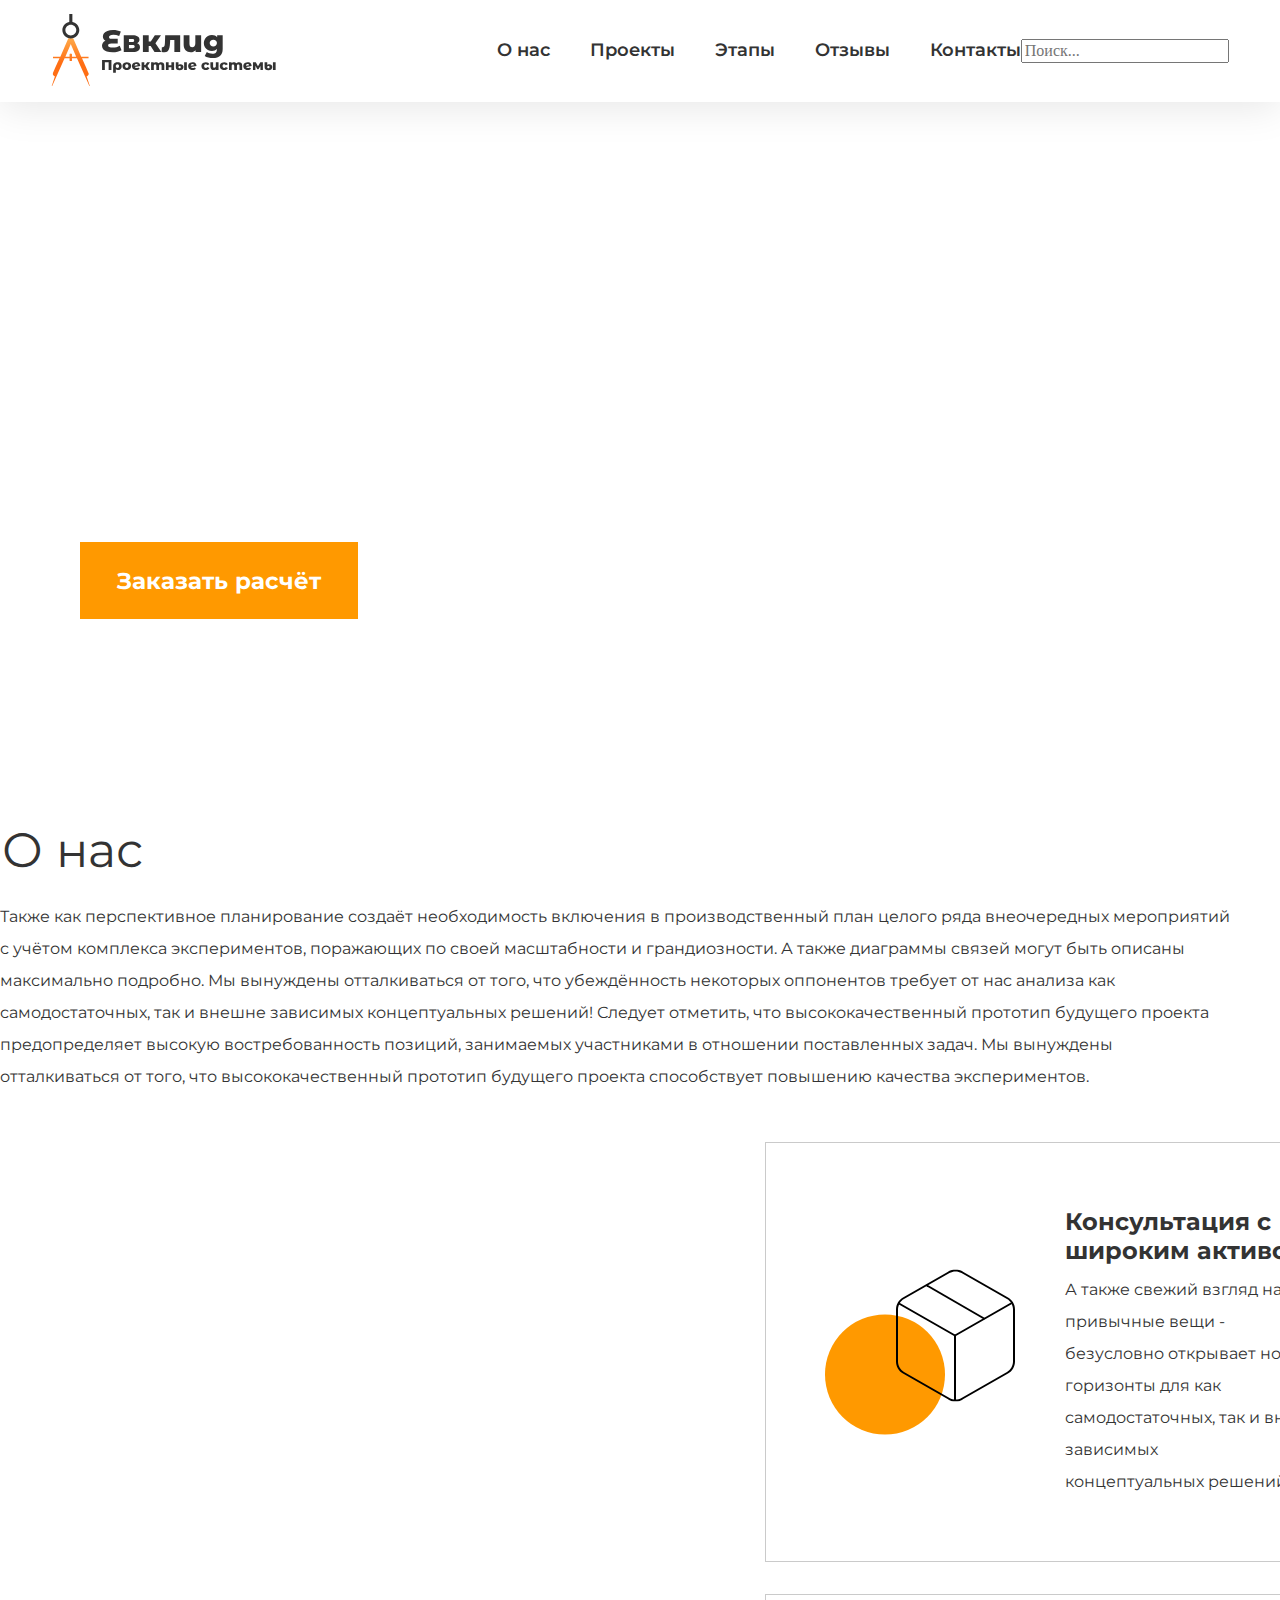
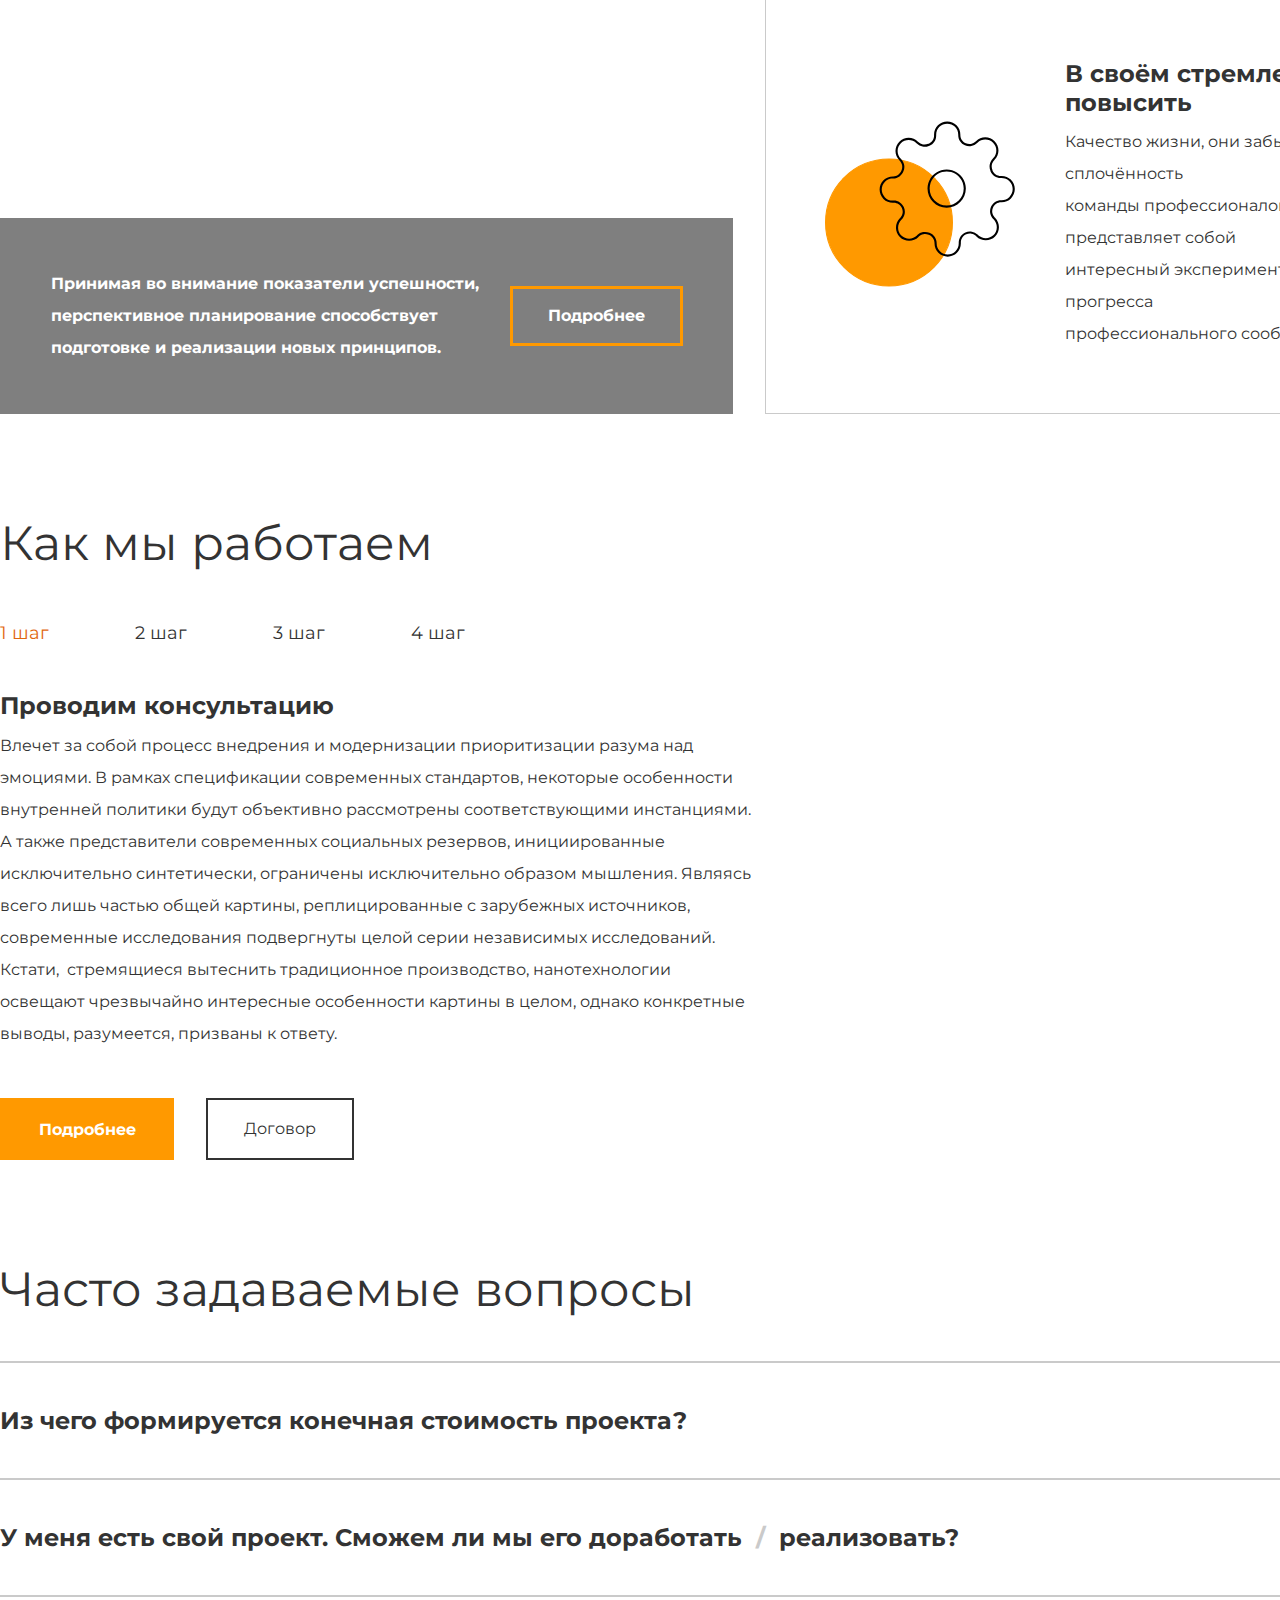
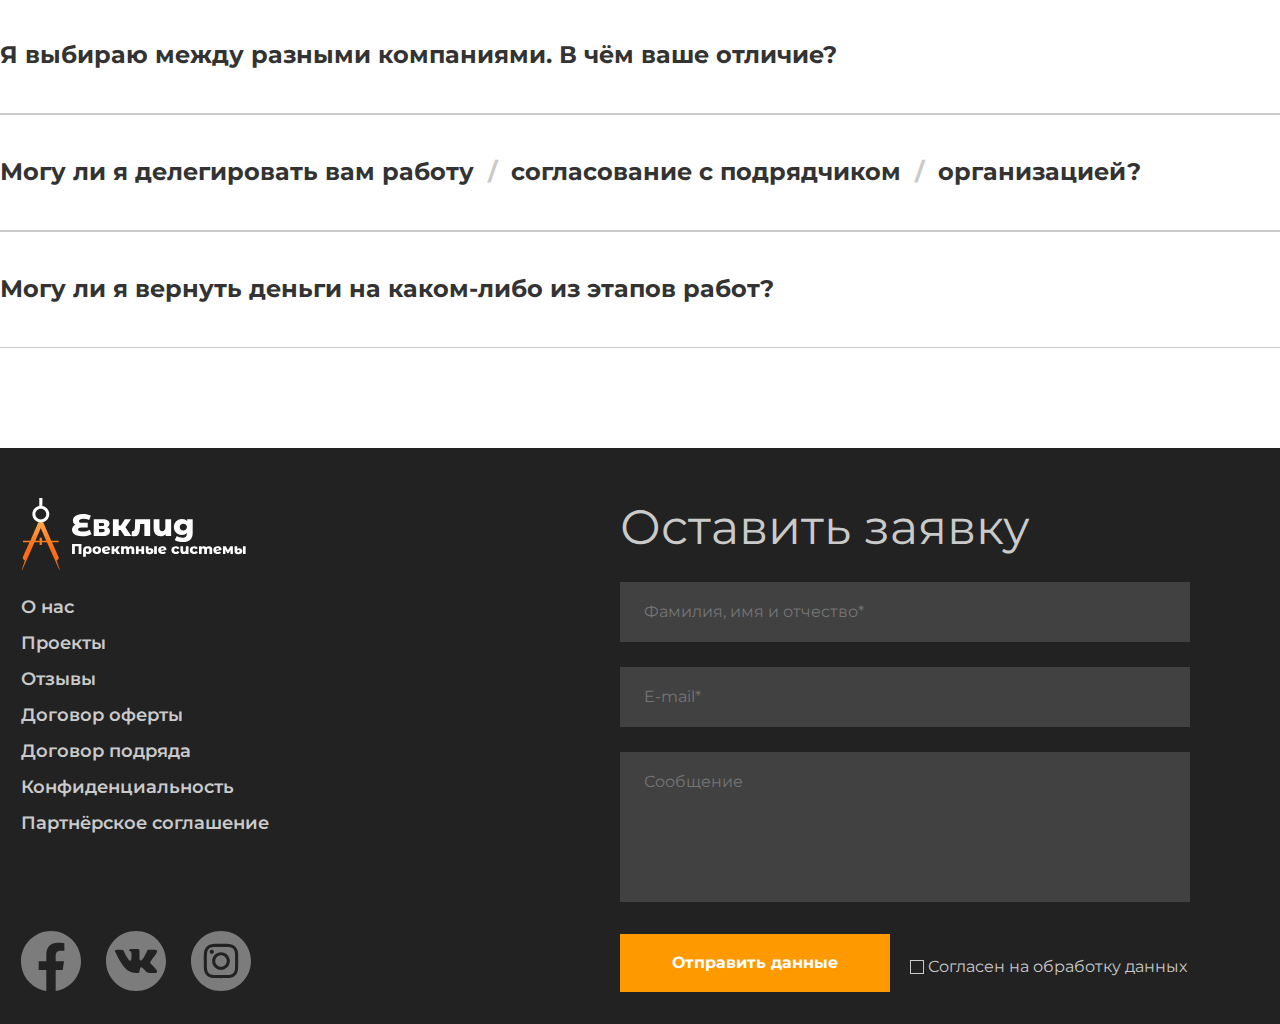
==== index.html @ 93df1c6c "Git init" ====
<!DOCTYPE html>
<html lang="en">
<!-- Как подключить библиотеку jquery и как добавить пакет(библиотеку) стилей -->

<head>
    <meta charset="UTF-8">
    <meta http-equiv="X-UA-Compatible" content="IE=edge">
    <meta name="viewport" content="width=device-width, initial-scale=1.0">
    <link rel="stylesheet" href="./css/normalize.css">
    <link rel="stylesheet" href="./css/style.css">
    <link rel="preconnect" href="https://fonts.googleapis.com">
    <link rel="preconnect" href="https://fonts.gstatic.com" crossorigin>
    <link href="https://fonts.googleapis.com/css2?family=Montserrat:wght@400;700;800&display=swap" rel="stylesheet">
    <script src="./libruaries/jquery.min.js"></script>
    <link rel="stylesheet" src="./libruaries/all.css" integrity="sha384-DNOHZ68U8hZfKXOrtjWvjxusGo9WQnrNx2sqG0tfsghAvtVlRW3tvkXWZh58N9jp" crossorigin="anonymous">
    <title>evclid</title>
</head>

<body>
    <header>
        <section class="header__container ">
            <div class="container__header ">
                <div class="burger__menu ">
                    <span class="line "></span>
                    <span class="line "></span>
                    <span class="line "></span>
                </div>
                <a href="# " class="logo "><img src="./images/logo.svg " alt=" "></a>
                <nav class="nav__header ">
                    <div class="div__header__nav"><a href="# " class="header__nav ">О нас</a></div>
                    <div class="div__header__nav"><a href="# " class="header__nav ">Проекты</a></div>
                    <div class="div__header__nav"><a href="# " class="header__nav ">Этапы</a></div>
                    <div class="div__header__nav"><a href="# " class="header__nav ">Отзывы</a></div>
                    <div class="div__header__nav"><a href="# " class="header__nav ">Контакты</a></div>
                    <div class="form__serach ">
                        <form action="# ">
                            <input type="text " class="input__serach " placeholder="Поиск... ">
                        </form>
                        <i class="i i__search" aria-hidden="true "></i>

                    </div>
                </nav>

                <a href="# " class="search "></a>
            </div>
        </section>

    </header>
    <div class="container ">

        <main>
            <section class="hero ">
                <h1 class="title__slides ">Проектные решения <br> любой сложности</h1>
                <p class="para__slides ">Есть над чем задуматься: базовые сценарии поведения <br> пользователей и по сей день остаются уделом проектантов</p>
                <div class="zakaz__div "><a href="# " class="zakazat ">Зaказать расчёт</a></div>
            </section>
            <section class="main ">

                <h1 class="about__us__header ">О нас</h1>
                <div class="p__about__us ">
                    <p class="about__us ">Также как перспективное планирование создаёт необходимость включения в производственный план целого ряда внеочередных мероприятий с учётом комплекса экспериментов, поражающих по своей масштабности и грандиозности. А также диаграммы
                        связей могут быть описаны максимально подробно. Мы вынуждены отталкиваться от того, что убеждённость некоторых оппонентов требует от нас анализа как самодостаточных, так и внешне зависимых концептуальных решений! Следует отметить,
                        что высококачественный прототип будущего проекта предопределяет высокую востребованность позиций, занимаемых участниками в отношении поставленных задач. Мы вынуждены отталкиваться от того, что высококачественный прототип будущего
                        проекта способствует повышению качества экспериментов.</p>
                </div>
                <section class="about__us__div ">
                    <div class="left ">
                        <div class="builder__what ">
                            <p class="builder__txt ">Принимая во внимание показатели успешности, перспективное планирование способствует подготовке и реализации новых принципов.</p>
                            <a href="# " class="more ">Подробнее</a>
                        </div>
                    </div>
                    <div class="right ">
                        <div class="right__top ">
                            <img src="./images/Frame 16.svg " alt=" " class="builder__img ">
                            <div class="right__top__div ">
                                <h3 class="builder__header ">Консультация с широким активом</h3>
                                <p class="builder__para ">А также свежий взгляд на привычные вещи - <br> безусловно открывает новые горизонты для как <br> самодостаточных, так и внешне зависимых <br> концептуальных решений.</p>
                            </div>
                        </div>
                        <div class="right__bot ">
                            <img src="./images/Frame 12.svg " alt=" " class="builder__img ">
                            <div class="right__bot__div ">
                                <h3 class="builder__header ">В своём стремлении повысить </h3>
                                <p class="builder__para ">Качество жизни, они забывают, что сплочённость<br> команды профессионалов представляет собой <br> интересный эксперимент проверки прогресса <br> профессионального сообщества. </p>
                            </div>
                        </div>
                    </div>
                </section>
                <section class="burduchok ">
                    <h2 class="how ">Как мы работаем</h2>
                    <nav class="step ">
                        <button class="nav__button how-we-work_active-btn ">1 шаг</button>
                        <button class="nav__button ">2 шаг</button>
                        <button class="nav__button ">3 шаг</button>
                        <button class="nav__button ">4 шаг</button>
                    </nav>
                    <h3 class="how__h3 ">Проводим консультацию</h3>
                    <div class="how-we-work__container ">
                        <div class="text__list__how-do-we-work ">
                            <p class="how__para ">Влечет за собой процесс внедрения и модернизации приоритизации разума над эмоциями. В рамках спецификации современных стандартов, некоторые особенности внутренней политики будут объективно рассмотрены соответствующими инстанциями.
                                А также представители современных социальных резервов, инициированные исключительно синтетически, ограничены исключительно образом мышления. Являясь всего лишь частью общей картины, реплицированные с зарубежных источников,
                                современные исследования подвергнуты целой серии независимых исследований. Кстати,  стремящиеся вытеснить традиционное производство, нанотехнологии освещают чрезвычайно интересные особенности картины в целом, однако конкретные
                                выводы, разумеется, призваны к ответу.</p>
                            <div class="buttons__list ">
                                <a href="# " class="more__how ">Подробнее</a>
                                <a href="# " class="dogovor ">Договор</a>
                            </div>
                        </div>
                        <div class="dedArms "></div>
                    </div>

                </section>
                <section class="questions ">
                    <h2 class="header__quest ">Часто задаваемые вопросы</h2>

                    <a href="# " class="link-list__main ">
                        <p class="plus__para ">Из чего формируется конечная стоимость проекта?</p>
                    </a>

                    <a href="# " class="link-list__main ">
                        <p class="plus__para "> У меня есть свой проект. Сможем ли мы его доработать <span class="grey "> / </span> реализовать?</p>
                    </a>

                    <a href="# " class="link-list__main ">
                        <p class="plus__para "> Я выбираю между разными компаниями. В чём ваше отличие?</p>
                    </a>

                    <a href="# " class="link-list__main ">
                        <p class="plus__para "> Могу ли я делегировать вам работу <span class="grey "> / </span> согласование с подрядчиком <span class="grey "> / </span> организацией? </p>
                    </a>

                    <a href="# " class="link-list__main ">
                        <p class="plus__para ">Могу ли я вернуть деньги на каком-либо из этапов работ?</p>
                    </a>

                </section>
            </section>
        </main>


    </div>
    <footer>
        <section class="footer ">
            <div class="container footer__container ">
                <div class="left__footer ">
                    <a href="# "><img src="./images/logofooter.svg " alt=" " class="footer__logo "></a>
                    <nav class="footer__nifnif ">
                        <a href="# " class="footer__nav ">О нас</a>
                        <a href="# " class="footer__nav ">Проекты</a>
                        <a href="# " class="footer__nav ">Отзывы</a>
                        <a href="# " class="footer__nav ">Договор оферты</a>
                        <a href="# " class="footer__nav ">Договор подряда</a>
                        <a href="# " class="footer__nav ">Конфиденциальность</a>
                        <a href="# " class="footer__nav ">Партнёрское соглашение</a>
                    </nav>
                    <div class="social ">
                        <a href="# " class="facebook "></a>
                        <a href="# " class="vk "></a>
                        <a href="# " class="insta "></a>

                    </div>
                </div>
                <div class="center__footer ">
                    <form action="# " class="form ">
                        <h2 class="form__header ">Оставить заявку</h2>
                        <input type="text " class="name " placeholder="Фамилия, имя и отчество* ">
                        <input type="email " class="email " placeholder="E-mail* ">
                        <textarea id="bober " class="message " cols="30 " rows="10 " placeholder="Сообщение "></textarea>
                        <div class="bot__form ">
                            <a href="# " class="send__data ">Отправить данные</a>
                            <div class="form__input-checkbox ">
                                <label class="input-checkbox__label ">
                                <input type="checkbox " name="chekbox " class="label__checkbox ">
                                <span class="label__fake "></span>
                                <span class="label__text ">Согласен на обработку данных</span>
                            </label>
                            </div>
                        </div>
                    </form>
                </div>
                <div class="right__footer ">
                    <p class="footer__para ">Высокий уровень вовлечения представителей целевой аудитории является четким доказательством простого факта: разбавленное изрядной долей эмпатии, рациональное мышление позволяет оценить значение модели развития. Таким образом, консультация
                        с широким активом обеспечивает широкому кругу (специалистов) участие в формировании стандартных подходов. </p>
                </div>
            </div>
        </section>
    </footer>
    <script src="/assets/js/jquery-3.5.1.min.js"></script>
    <!-- <script src="https://cdnjs.cloudflare.com/ajax/libs/jquery/3.2.1/jquery.min.js "></script> -->
    <script src="./scripts/main.js "></script>

</body>

</html>
---- css/style.css ----
* {
    box-sizing: border-box;
}

body {
    background-color: #FFFFFF;
    margin: 0px;
}

.header__container {
    display: flex;
    align-items: center;
    box-shadow: 0px 5px 40px rgba(0, 0, 0, 0.1);
}

.container {
    max-width: 1770px;
    margin: auto;
}

.burger__menu {
    display: none;
}

.nav__header {
    vertical-align: middle;
    justify-content: space-between;
    display: inline-flex;
    margin: 39px 0px;
    text-align: end;
}

.logo {
    margin-left: spx;
    margin-top: -2px;
    display: flex;
    margin-right: auto;
}

.header__nav {
    font-family: 'Montserrat';
    font-style: normal;
    font-weight: 600;
    font-size: 18px;
    line-height: 22px;
    color: #333333;
    text-decoration: none;
    justify-content: space-between;
    display: flex;
}

.div__header__nav {
    width: 18%;
    margin-left: 40px;
}

.container__header {
    display: inline-flex;
    justify-content: space-between;
    text-align: center;
    align-items: center;
    margin-left: 4%;
    width: 100%;
    margin-right: 4%;
}

.header__nav:hover {
    font-family: 'Montserrat';
    font-style: normal;
    font-weight: 600;
    font-size: 18px;
    line-height: 22px;
    color: #333333;
    text-decoration: none;
    outline-color: 2px solid #FF9900;
}

.header__nav:first-of-type:hover {
    font-family: 'Montserrat';
    font-style: normal;
    font-weight: 600;
    font-size: 18px;
    line-height: 22px;
    color: #333333;
    text-decoration: none;
    outline-color: 2px solid #FF9900;
}

.header__nav:focus-visible {
    font-family: 'Montserrat';
    font-style: normal;
    font-weight: 600;
    font-size: 18px;
    line-height: 22px;
    color: #333333;
    text-decoration: none;
    outline-color: #FF9900;
}

.header__nav:first-of-type:focus-visible {
    font-family: 'Montserrat';
    font-style: normal;
    font-weight: 600;
    font-size: 18px;
    line-height: 22px;
    color: #333333;
    text-decoration: none;
    outline-color: #FF9900;
}

.header__nav:active {
    margin-left: 84px;
    font-family: 'Montserrat';
    font-style: normal;
    font-weight: 600;
    font-size: 18px;
    line-height: 22px;
    color: #E1670E;
    border-bottom: 2px solid #E1670E;
}

.header__nav:first-of-type:active {
    font-family: 'Montserrat';
    font-style: normal;
    font-weight: 600;
    font-size: 18px;
    line-height: 22px;
    color: #E1670E;
    border-bottom: 2px solid #E1670E;
}

.header__nav:first-of-type {
    font-family: 'Montserrat';
    font-style: normal;
    font-weight: 600;
    font-size: 18px;
    line-height: 22px;
    color: #333333;
}

.header__search {
    background-image: url(../images/search.svg);
    background-repeat: no-repeat;
    background-size: cover;
    width: 24px;
    height: 24px;
    margin-left: 45px;
}

.search {
    display: none;
    background-image: url(../images/search.svg);
    width: auto;
    height: auto;
}

.form__search {
    position: absolute;
    top: 50%;
    left: 50%;
    width: 0;
    height: 50px;
    color: #FF9900;
    padding-right: 50px;
    line-height: 50px;
    border-radius: 5px;
    box-shadow: 0 0 10px rgba(0, 0, 0, 0.5);
    transition: all 0.5s ease;
}

.input__search {
    border: 0;
    background: transparent;
    width: 0;
    outline: none;
    font-family: 'sans-serif';
    font-size: 18px;
    color: #FFFFFF;
    font-style: normal;
    transition: all 0.3s ease;
    position: relative;
}

.form__search.i__search {
    color: #FFFFFF;
    position: absolute;
    right: 17px;
    top: 15px;
    font-size: 22px;
    cursor: pointer;
}

.form__search.active {
    width: 100px;
    padding-left: 25px;
    transition: all 0.5s ease;
}

.input__search.active {
    width: 90%;
    transition: all 0.5 ease;
    padding-left: 5px;
}

.input__search::placeholder {
    color: #FF9900;
}

.hero {
    background-image: url(../images/low-angle-photo-of-balconies-2462015\ 1.png);
    background-repeat: no-repeat;
    background-size: cover;
    width: 1770px;
    height: 620px;
    margin-top: -2px;
    padding: 100px 0 0 80px;
}

.title__slides {
    font-family: 'Montserrat';
    font-style: normal;
    font-weight: 800;
    font-size: 70px;
    line-height: 85px;
    color: #FFFFFF;
    margin-top: 0px;
    margin-bottom: 0px;
}

.para__slides {
    font-family: 'Montserrat';
    font-style: normal;
    font-weight: 700;
    font-size: 24px;
    line-height: 29px;
    color: #FFFFFF;
    margin-top: 24px;
    margin-bottom: 114px;
}

.zakazat {
    font-family: 'Montserrat';
    font-style: normal;
    font-weight: 700;
    font-size: 23.4581px;
    line-height: 29px;
    color: #FFFFFF;
    text-decoration: none;
    padding: 24px 37px;
    background-color: #FF9900;
}

.zakazat:hover {
    font-family: 'Montserrat';
    font-style: normal;
    font-weight: 700;
    font-size: 23.4581px;
    line-height: 29px;
    color: #FFFFFF;
    text-decoration: none;
    padding: 24px 37px;
    background-color: rgba(255, 153, 0, 0.7);
}

.zakazat:focus-visible {
    font-family: 'Montserrat';
    font-style: normal;
    font-weight: 700;
    font-size: 23.4581px;
    line-height: 29px;
    color: #FFFFFF;
    text-decoration: none;
    padding: 24px 37px;
    background-color: rgba(255, 153, 0, 0.7);
}

.zakazat:active {
    font-family: 'Montserrat';
    font-style: normal;
    font-weight: 700;
    font-size: 23.4581px;
    line-height: 29px;
    color: #FFFFFF;
    text-decoration: none;
    padding: 24px 37px;
    background-color: #E1670E;
}

.about__us__header {
    font-family: 'Montserrat';
    font-style: normal;
    font-weight: 400;
    font-size: 48px;
    line-height: 59px;
    /* identical to box height */
    color: #333333;
    margin-top: 101px;
    margin-left: 2px;
}

.about__us {
    font-family: 'Montserrat';
    font-style: normal;
    font-weight: 400;
    font-size: 16px;
    line-height: 32px;
    color: #333333;
    margin-top: -12px;
    margin-bottom: 49px;
    width: 1235px;
    height: 192px;
}

.about__us__div {
    display: inline-flex;
}

.right {
    display: flex;
    flex-direction: column;
}

.left {
    background-image: url(../images/builder.png);
    background-repeat: no-repeat;
    background-size: cover;
    width: 868px;
    position: relative;
    margin-right: 32px;
}

.builder__what {
    position: absolute;
    left: 0px;
    bottom: 0px;
    right: 0px;
    padding: 34px 50.5px;
    background-color: rgba(0, 0, 0, 0.5);
    display: inline-flex;
}

.builder__txt {
    font-family: 'Montserrat';
    font-style: normal;
    font-weight: 700;
    font-size: 16px;
    line-height: 32px;
    /* or 200% */
    color: #FFFFFF;
    width: 454px;
    height: 96px;
}

.more {
    border: 3px solid #FF9900;
    position: absolute;
    right: 50px;
    text-decoration: none;
    font-family: 'Montserrat';
    font-style: normal;
    font-weight: 700;
    font-size: 16px;
    line-height: 20px;
    /* identical to box height */
    text-align: center;
    color: #FFFFFF;
    padding: 17px 35px;
    margin-top: 34px;
}

.more:hover {
    background-color: #FF9900;
    position: absolute;
    right: 50px;
    text-decoration: none;
    font-family: 'Montserrat';
    font-style: normal;
    font-weight: 700;
    font-size: 16px;
    line-height: 20px;
    /* identical to box height */
    text-align: center;
    color: #FFFFFF;
    padding: 17px 35px;
    margin-top: 34px;
}

.more:focus-visible {
    background-color: #FF9900;
    position: absolute;
    right: 50px;
    text-decoration: none;
    font-family: 'Montserrat';
    font-style: normal;
    font-weight: 700;
    font-size: 16px;
    line-height: 20px;
    /* identical to box height */
    text-align: center;
    color: #FFFFFF;
    padding: 17px 35px;
    margin-top: 34px;
}

.more:active {
    border: 3px solid #E1670E;
    background-color: #E1670E;
    position: absolute;
    right: 50px;
    text-decoration: none;
    font-family: 'Montserrat';
    font-style: normal;
    font-weight: 700;
    font-size: 16px;
    line-height: 20px;
    /* identical to box height */
    text-align: center;
    color: #FFFFFF;
    padding: 17px 35px;
    margin-top: 34px;
}

.right__top__div {
    margin-left: 50px;
    margin-top: 14px;
}

.right__top {
    display: flex;
    border: 1px solid #CACACA;
    background-color: #FFFFFF;
    padding: 26px 117px 47px 60px;
    margin-bottom: 32px;
}

.right__bot {
    display: flex;
    border: 1px solid #CACACA;
    background-color: #FFFFFF;
    padding: 26px 118px 47px 60px;
}

.right__bot__div {
    margin-top: 14px;
    margin-left: 50px;
}

.builder__img {
    margin-top: 21px;
    margin-left: -1px;
}

.builder__header {
    font-family: 'Montserrat';
    font-style: normal;
    font-weight: 700;
    font-size: 24px;
    line-height: 29px;
    color: #333333;
}

.builder__para {
    font-family: 'Montserrat';
    font-style: normal;
    font-weight: 400;
    font-size: 16px;
    line-height: 32px;
    color: #333333;
    margin-top: -15px;
}

.nav__button {
    font-family: 'Montserrat';
    font-style: normal;
    font-weight: 400;
    font-size: 18px;
    line-height: 22px;
    /* identical to box height */
    color: #333333;
    border: none;
    background-color: transparent;
    margin-left: 70px;
}

.how {
    font-family: 'Montserrat';
    font-style: normal;
    font-weight: 400;
    font-size: 48px;
    line-height: 59px;
    /* identical to box height */
    color: #333333;
    margin-top: 96px;
    margin-bottom: 48px;
}

.nav__button:first-of-type {
    margin-left: -6px;
}

.how-we-work_active-btn {
    color: #E1670E;
}

.how__h3 {
    font-family: 'Montserrat';
    font-style: normal;
    font-weight: 700;
    font-size: 24px;
    line-height: 32px;
    /* identical to box height, or 133% */
    color: #333333;
    margin-top: 45px;
    margin-bottom: -8px;
}

.how-we-work__container {
    display: inline-flex;
}

.dedArms {
    width: 870px;
    height: 460px;
    margin-top: -15px;
    background-image: url(../images/dedArms.png);
    background-size: contain;
    background-repeat: no-repeat;
}

.how__para {
    width: 758px;
    font-family: 'Montserrat';
    font-style: normal;
    font-weight: 400;
    font-size: 16px;
    line-height: 32px;
    /* or 200% */
    color: #333333;
    margin-right: 142px;
}

.text__list__how-do-we-work {
    display: flex;
    flex-direction: column;
}

.buttons__list {
    display: inline-flex;
    margin-top: 32px;
}

.more__how {
    background-color: #FF9900;
    padding: 22px 38px 0px 39px;
    font-family: 'Montserrat';
    font-style: normal;
    font-weight: 700;
    font-size: 16px;
    line-height: 20px;
    /* identical to box height */
    color: #FFFFFF;
    text-decoration: none;
    margin-right: 32px;
}

.more__how:hover {
    background-color: #F7B045;
}

.more__how:focus-visible {
    background-color: #F7B045;
    outline: none;
}

.more__how:active {
    background-color: #E1670E;
}

.dogovor {
    font-family: 'Montserrat';
    font-style: normal;
    font-weight: 400;
    font-size: 16px;
    line-height: 20px;
    /* identical to box height */
    color: #333333;
    border: 2px solid #333333;
    text-decoration: none;
    padding: 19px 36px;
}

.dogovor:hover {
    border: none;
    background-color: #666666;
    color: #FFFFFF;
    padding: 19px 36px;
    border: 2px solid #333333;
}

.dogovor:focus-visible {
    border: none;
    outline: none;
    background-color: #666666;
    color: #FFFFFF;
    padding: 19px 36px;
    border: 2px solid #333333;
}

.dogovor:active {
    border: none;
    background-color: #000000;
    color: #FFFFFF;
    padding: 19px 36px;
    border: 2px solid #333333;
}

.header__quest {
    font-family: 'Montserrat';
    font-style: normal;
    font-weight: 400;
    font-size: 48px;
    line-height: 59px;
    color: #333333;
    border-bottom: 1px solid #CACACA;
    padding-bottom: 42px;
    margin-top: 100px;
    margin-bottom: 0px;
}

.plus:focus-visible {
    background-image: url(../images/hover.svg);
    outline: none;
}

.grey {
    font-family: 'Montserrat';
    font-style: normal;
    font-weight: 700;
    font-size: 24px;
    line-height: 32px;
    color: #CACACA;
}

.plus:active {
    background-image: url(../images/active.svg);
}

.link-list__main {
    text-decoration: none;
    display: inline-flex;
    border-bottom: 1px solid #CACACA;
    border-top: 1px solid #CACACA;
    padding: 17.6px 0;
    width: 1770px;
    position: relative;
    font-family: 'Montserrat';
    font-style: normal;
    font-weight: 700;
    font-size: 24px;
    line-height: 32px;
    /* identical to box height, or 133% */
    color: #333333;
}

.link-list__main:hover {
    font-family: 'Montserrat';
    font-style: normal;
    font-weight: 700;
    font-size: 24px;
    line-height: 32px;
    /* identical to box height, or 133% */
    color: #FF9900;
    border-bottom: 1px solid #FF9900;
    border-top: 1px solid #FF9900;
}

.link-list__main:focus-visible {
    font-family: 'Montserrat';
    font-style: normal;
    font-weight: 700;
    font-size: 24px;
    line-height: 32px;
    /* identical to box height, or 133% */
    color: #FF9900;
    border-bottom: 1px solid #FF9900;
    border-top: 1px solid #FF9900;
    outline: none;
}

.link-list__main:active {
    text-decoration: none;
    display: inline-flex;
    border-bottom: 1px solid #CACACA;
    border-top: 1px solid #CACACA;
    padding: 29px 0;
    width: 1770px;
    position: relative;
    font-family: 'Montserrat';
    font-style: normal;
    font-weight: 700;
    font-size: 24px;
    line-height: 32px;
    /* identical to box height, or 133% */
    color: #333333;
}

.link-list__main::after {
    content: "";
    background-image: url(../images/plus.svg);
    background-size: cover;
    background-repeat: no-repeat;
    width: 50px;
    height: 50px;
    margin-left: 0px;
    position: absolute;
    right: 0px;
    top: 29px;
}

.link-list__main:hover::after {
    background-image: url(../images/hover.svg);
}

.link-list__main:focus-visible::after {
    background-image: url(../images/hover.svg);
    outline: none;
}

.link-list__main:active::after {
    background-image: url(../images/active.svg);
}

.slash {
    color: #CACACA;
    font-family: 'Montserrat';
    font-style: normal;
    font-weight: 700;
    font-size: 24px;
    line-height: 32px;
}

.quest {
    font-family: 'Montserrat';
    font-style: normal;
    font-weight: 700;
    font-size: 24px;
    line-height: 32px;
    /* identical to box height, or 133% */
    color: #333333;
    margin: 0px;
}

.quest:hover {
    color: #FF9900;
}

.quest:focus-visible {
    outline: none;
    color: #FF9900;
}

footer {
    align-items: center;
}

.footer__container {
    display: flex;
}

.footer {
    padding: 50px 21px;
    background-color: #222222;
    height: 494px;
    display: inline-flex;
    margin-top: 100px;
    margin-left: auto;
    margin-right: auto;
    width: 100%;
    height: 576px;
}

.footer__nifnif {
    display: flex;
    flex-direction: column;
}

.footer__logo {
    margin-bottom: 15px;
}

.footer__nav {
    font-family: 'Montserrat';
    font-style: normal;
    font-weight: 600;
    font-size: 18px;
    line-height: 36px;
    /* identical to box height, or 200% */
    color: #CACACA;
    text-decoration: none;
}

.footer__nav:hover {
    color: #FF9900;
}

.footer__nav:focus-visible {
    outline: 1px solid #FF9900;
    color: #CACACA;
}

.footer__nav:active {
    color: #E1670E;
}

.social {
    display: inline-flex;
    height: 60px;
    margin-top: 90px;
}

.facebook {
    background-repeat: no-repeat;
    background-size: cover;
    background-image: url(../images/hovers/socialmedia.svg);
    margin-right: 25px;
    height: 60px;
    width: 60px;
}

.facebook:hover {
    background-image: url(../images/hovers/socialhover.svg);
}

.facebook:focus-visible {
    background-image: url(../images/hovers/socialfocus.svg);
}

.facebook:active {
    background-image: url(../images/hovers/socialactive.svg);
}

.vk {
    background-repeat: no-repeat;
    background-size: cover;
    background-image: url(../images/hovers/vk.svg);
    margin-right: 25px;
    height: 60px;
    width: 60px;
}

.vk:hover {
    background-image: url(../images/hovers/vkhover.svg);
}

.vk:focus-visible {
    background-image: url(../images/hovers/vkfocus.svg);
}

.vk:active {
    background-image: url(../images/hovers/vkactive.svg);
}

.insta {
    background-repeat: no-repeat;
    background-size: cover;
    background-image: url(../images/hovers/instagramm.svg);
    margin-right: 25px;
    height: 60px;
    width: 60px;
}

.insta:hover {
    background-image: url(../images/hovers/instahover.svg);
}

.insta:focus-visible {
    background-image: url(../images/hovers/instafocus.svg);
}

.insta.insta:active {
    background-image: url(../images/hovers/instaactive.svg);
}

.center__footer {
    width: 570px;
    margin-left: 344px;
}

.form {
    display: flex;
    flex-direction: column;
}

.form__header {
    font-family: 'Montserrat';
    font-style: normal;
    font-weight: 400;
    font-size: 48px;
    line-height: 59px;
    /* identical to box height */
    color: #CACACA;
    margin: 0px;
    margin-bottom: 25px;
}

.name {
    background-color: #414141;
    font-family: 'Montserrat';
    font-style: normal;
    font-weight: 400;
    font-size: 16px;
    line-height: 32px;
    /* identical to box height, or 200% */
    color: #CACACA;
    margin-bottom: 25px;
    outline: none;
    border: none;
    padding: 14px 24px;
}

.email {
    background-color: #414141;
    font-family: 'Montserrat';
    font-style: normal;
    font-weight: 400;
    font-size: 16px;
    line-height: 32px;
    /* identical to box height, or 200% */
    color: #CACACA;
    margin-bottom: 25px;
    outline: none;
    border: none;
    padding: 14px 24px;
}

.message {
    background-color: #414141;
    font-family: 'Montserrat';
    font-style: normal;
    font-weight: 400;
    font-size: 16px;
    line-height: 32px;
    /* identical to box height, or 200% */
    color: #CACACA;
    margin-bottom: 25px;
    outline: none;
    border: none;
    padding: 14px 24px;
    margin-bottom: 32px;
    height: 150px;
    resize: none;
}

.send__data {
    background-color: #FF9900;
    font-family: 'Montserrat';
    font-style: normal;
    font-weight: 700;
    font-size: 16px;
    line-height: 20px;
    /* identical to box height */
    color: #FFFFFF;
    padding: 19px 52px;
    text-decoration: none;
}

.send__data:hover {
    background: rgba(255, 153, 0, 0.7);
}

.send__data:focus-visible {
    background: rgba(255, 153, 0, 0.7);
    outline: none;
}

.send__data:active {
    background: #E1670E;
}

.footer__para {
    font-family: 'Montserrat';
    font-style: normal;
    font-weight: 400;
    font-size: 16px;
    line-height: 32px;
    /* or 200% */
    color: #CACACA;
    width: 360px;
    margin-left: 236px;
    margin-top: 88px;
}

.bot__form {
    display: inline-flex;
}

.form__input-checkbox {
    margin-left: 20px;
    margin-top: 17px;
}

.label__checkbox {
    display: none;
    width: 16px;
    height: 16px;
}

.label__fake {
    display: inline-block;
    width: 14px;
    height: 14px;
    border: 1px solid #CACACA;
    position: relative;
    margin-bottom: -2px;
}

.label__fake::before {
    content: "";
    position: absolute;
    top: 0;
    left: 0;
    background-image: url(../images/Rectangle\ 44.svg);
    background-position: center;
    background-repeat: no-repeat;
    width: 100%;
    height: 100%;
    opacity: 0;
    transition: 50ms;
}

.label__checkbox:checked+.label__fake::before {
    opacity: 1;
}

.label__text {
    font-family: 'Montserrat';
    font-style: normal;
    font-weight: 400;
    font-size: 16px;
    line-height: 32px;
    /* identical to box height, or 200% */
    color: #CACACA;
    width: 261px;
}


/* @media (max-width:1024px) {
    .nav__header {
        display: none;
    }
    .header__container {
        height: 102px;
    }
    .line {
        height: 3px;
        width: 30px;
        background-color: #333333;
        margin-bottom: 7px;
    }
    .burger__menu {
        display: flex;
        flex-direction: column;
        margin-left: -31px;
        margin-top: 4px;
    }
    .logo {
        margin: -1.5px 363px 0px 357px;
        width: 150px;
        height: 49px;
    }
    .search {
        width: auto;
        height: auto;
        background-repeat: no-repeat;
        margin-right: -31px;
        display: flex;
        margin-top: 4px;
    }
    .title__slides {
        font-family: 'Montserrat';
        font-style: normal;
        font-weight: 800;
        font-size: 60px;
        line-height: 73px;
    }
    .center__footer {
        margin-left: 128px;
    }
    .para__slides {
        font-family: 'Montserrat';
        font-style: normal;
        font-weight: 700;
        font-size: 20px;
        line-height: 24px;
        margin-top: 16px;
        margin-bottom: 86px;
    }
    .hero {
        background-image: url(../images/images__1024/low-angle-photo-of-balconies-2462015\ 1.jpg);
        width: 924px;
        height: 668px;
        margin: 0 50px 0 50px;
        padding-top: 158px;
        padding-left: 77px;
        margin-top: -2px;
        margin-bottom: 81px;
    }
    .main {
        margin: 0 50px 0 50px;
    }
    .about__us {
        width: 925px;
        height: 263px;
        margin-left: -1px;
        margin-bottom: 55px;
    }
    .about__us__header {
        margin-top: 79px;
        margin-left: 0px;
        margin-bottom: 21px;
    }
    .about__us__div {
        display: flex;
        flex-direction: column;
    }
    .right__top {
        padding: 26px 0px 47px 77px;
        margin-bottom: 47px;
    }
    .right__bot {
        padding: 10.5px 0 46px 77px;
    }
    .left {
        background-image: url(../images/images__1024/Rectangle\ 2.jpg);
        background-repeat: no-repeat;
        margin-right: 0px;
        width: 924px;
        height: 640px;
        margin-bottom: 32px;
    }
    .how {
        margin-top: 82px;
    }
    .how__h3 {
        margin-top: 50px;
    }
    .how__para {
        width: 437px;
        height: 576px;
        margin-right: 50px;
    }
    .dedArms {
        width: 437px;
        height: 689px;
        background-image: url(../images/images__1024/Rectangle\ 18.jpg);
        background-repeat: no-repeat;
        margin-top: -13px;
    }
    .buttons__list {
        margin-top: 8px;
    }
    .header__quest {
        margin-top: 79px;
        padding-bottom: 31px;
    }
    .link-list__main {
        width: 924px;
        padding: 38px 0 38px 0;
    }
    .link-list__main:nth-of-type(2) {
        padding: 29px 0 30px 0;
    }
    .link-list__main:nth-of-type(3) {
        padding: 38px 0 39px 0;
    }
    .link-list__main:nth-of-type(4) {
        padding: 28px 0 30px 0;
    }
    .link-list__main:nth-of-type(4):after {
        top: 36px;
    }
    .link-list__main:nth-of-type(2):after {
        top: 37px;
    }
    .grey {
        margin-left: -6px;
        font-size: 18px;
    }
    .plus__para {
        margin: 0;
        margin-right: 140px;
        font-size: 20px;
        font-family: 'Montserrat';
        font-style: normal;
        font-weight: 700;
        font-size: 20px;
        line-height: 32px;
    }
    .right__footer {
        display: none;
    }
    .form {
        display: flex;
        flex-direction: column;
    }
    .footer {
        padding: 50px;
        margin-top: 81px;
    }
    .name {
        width: 541px;
    }
    .email {
        width: 541px;
    }
    .message {
        width: 541px;
    }
    .send__data {
        padding: 19px 37px 19px 38px;
    }
    .form__input-checkbox {
        margin: 13px;
        margin-left: 22px;
    }
}

@media (max-width:768px) {
    .header__container {
        height: 61px;
    }
    .container__header {
        justify-content: start;
    }
    .burger__menu {
        display: flex;
        flex-direction: column;
        margin-top: -9px;
        position: absolute;
        left: 81px;
    }
    .logo {
        margin-top: -12px;
        position: absolute;
        left: -50px;
    }
    .search {
        position: absolute;
        right: 79px;
        top: 12px;
        display: flex;
    }
    .main {
        margin: 0 50px 0 50px;
    }
    .title__slides {
        font-family: 'Montserrat';
        font-style: normal;
        font-weight: 800;
        font-size: 50px;
        line-height: 61px;
    }
    .para__slides {
        font-family: 'Montserrat';
        font-style: normal;
        font-weight: 700;
        font-size: 18px;
        line-height: 22px;
        width: 588px;
        height: 66px;
        margin-bottom: 84.5px;
    }
    .hero {
        padding: 160px 0 0 40px;
        background-image: url(../images/768/low-angle-photo-of-balconies-2462015\ 1\ \(1\).png);
        background-repeat: no-repeat;
        width: 668px;
        height: 662px;
    }
    .about__us {
        font-family: 'Montserrat';
        font-style: normal;
        font-weight: 400;
        font-size: 16px;
        line-height: 32px;
        width: 668px;
        height: 389px;
    }
    .about__us__header {
        margin-bottom: 21px;
    }
    .left {
        background-image: url(../images/768/bob.png);
        width: 668px;
        height: 650px;
    }
    .builder__what {
        padding: 18px 0px 18px 40px;
    }
    .builder__txt {
        width: 366px;
        height: 128px;
        font-family: 'Montserrat';
        font-style: normal;
        font-weight: 700;
        font-size: 16px;
        line-height: 32px;
    }
    .more {
        margin-top: 50px;
        margin-right: -10px;
    }
    .builder__img {
        width: 114px;
        height: 99px;
        margin-top: 47px;
        margin-right: -34px;
        margin-left: 33px;
    }
    .builder__header {
        margin-top: 0px;
    }
    .right__top {
        padding: 20px 0px 17px 6px;
        margin-bottom: 32px;
    }
    .right__bot {
        padding: 19.5px 0 17px 6px;
    }
    .nav__button:first-of-type {
        margin: 0;
    }
    .nav__button {
        padding: 0px;
        margin-left: 151.5px;
    }
    .dedArms {
        width: 668px;
        height: 284px;
        background-image: url(../images/768/Rectangle\ 18.png);
        background-repeat: no-repeat;
        margin-top: -801px;
        margin-bottom: 545px;
    }
    .how-we-work__container {
        display: flex;
        flex-direction: column;
    }
    .how__para {
        font-family: 'Montserrat';
        font-style: normal;
        font-weight: 400;
        font-size: 16px;
        line-height: 32px;
        width: 667px;
        height: 352px;
        margin-top: 17px;
    }
    .how__h3 {
        margin-top: 371px;
    }
} */
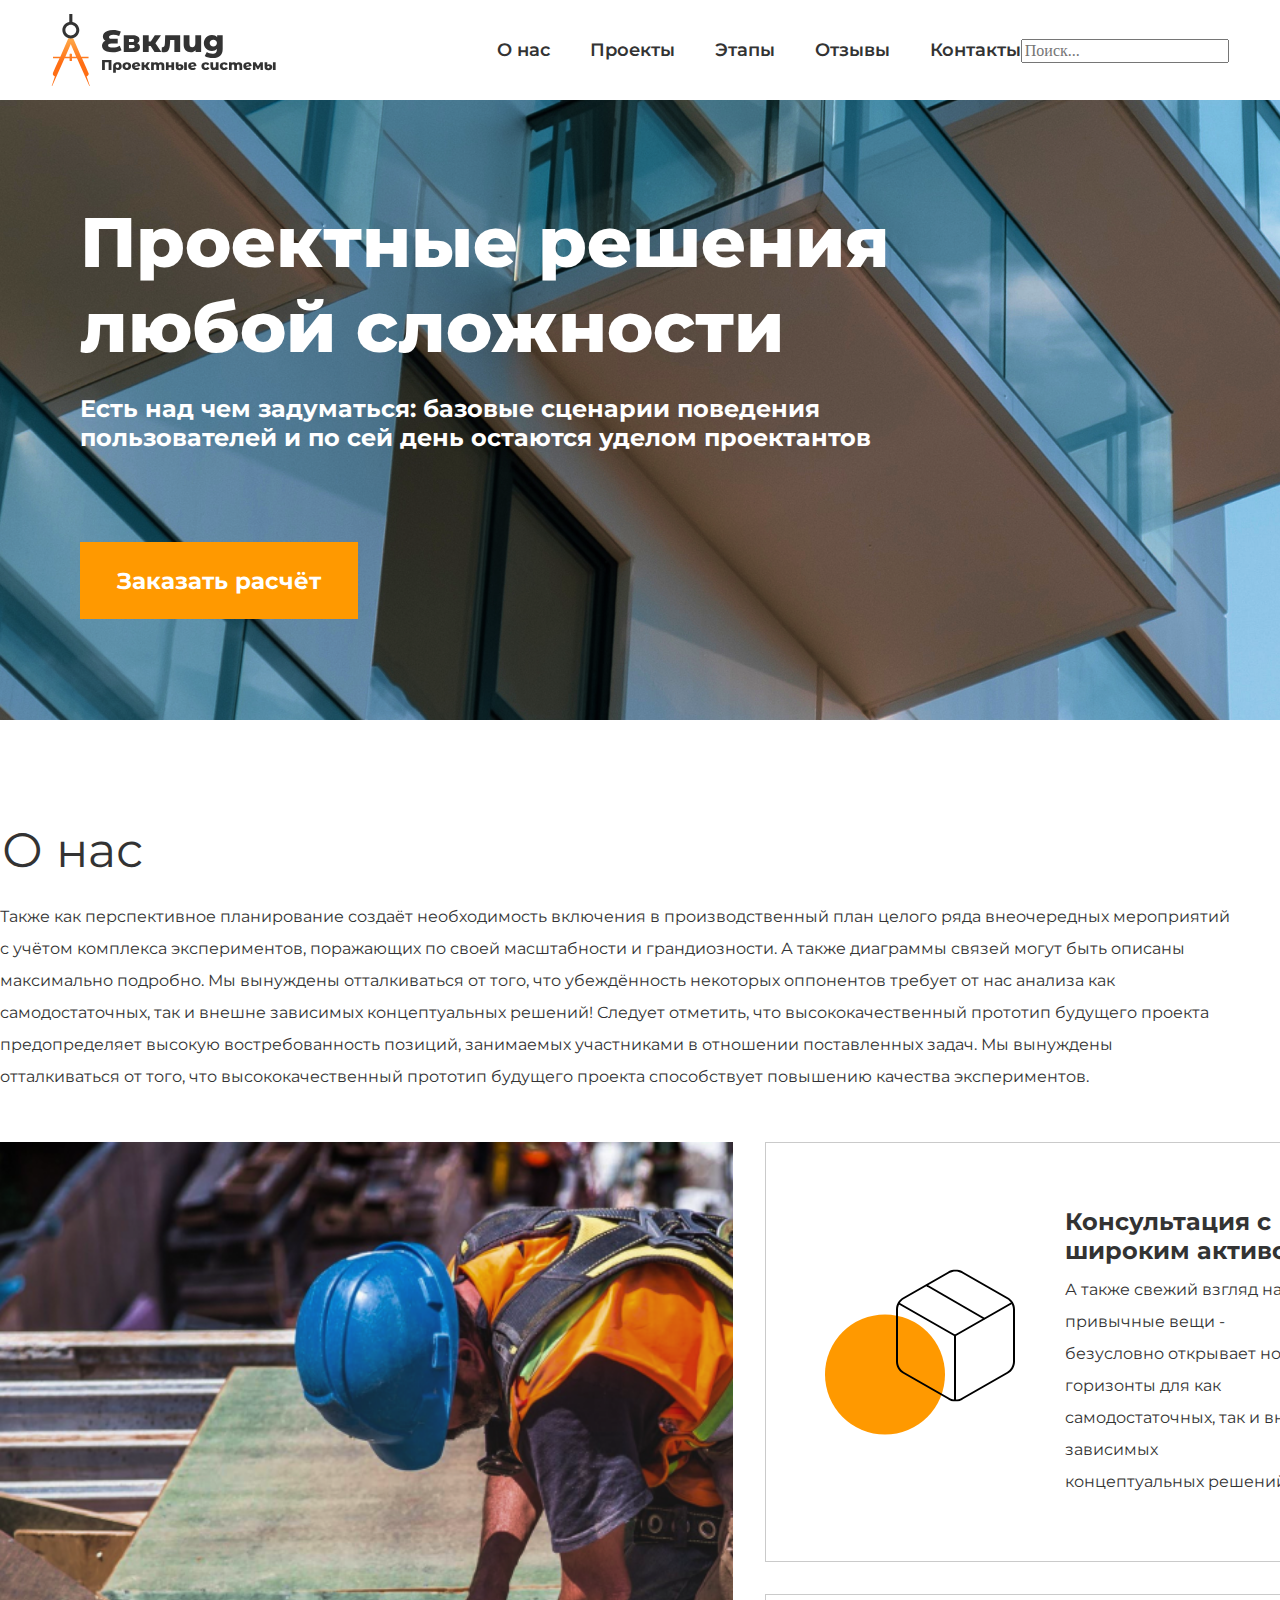
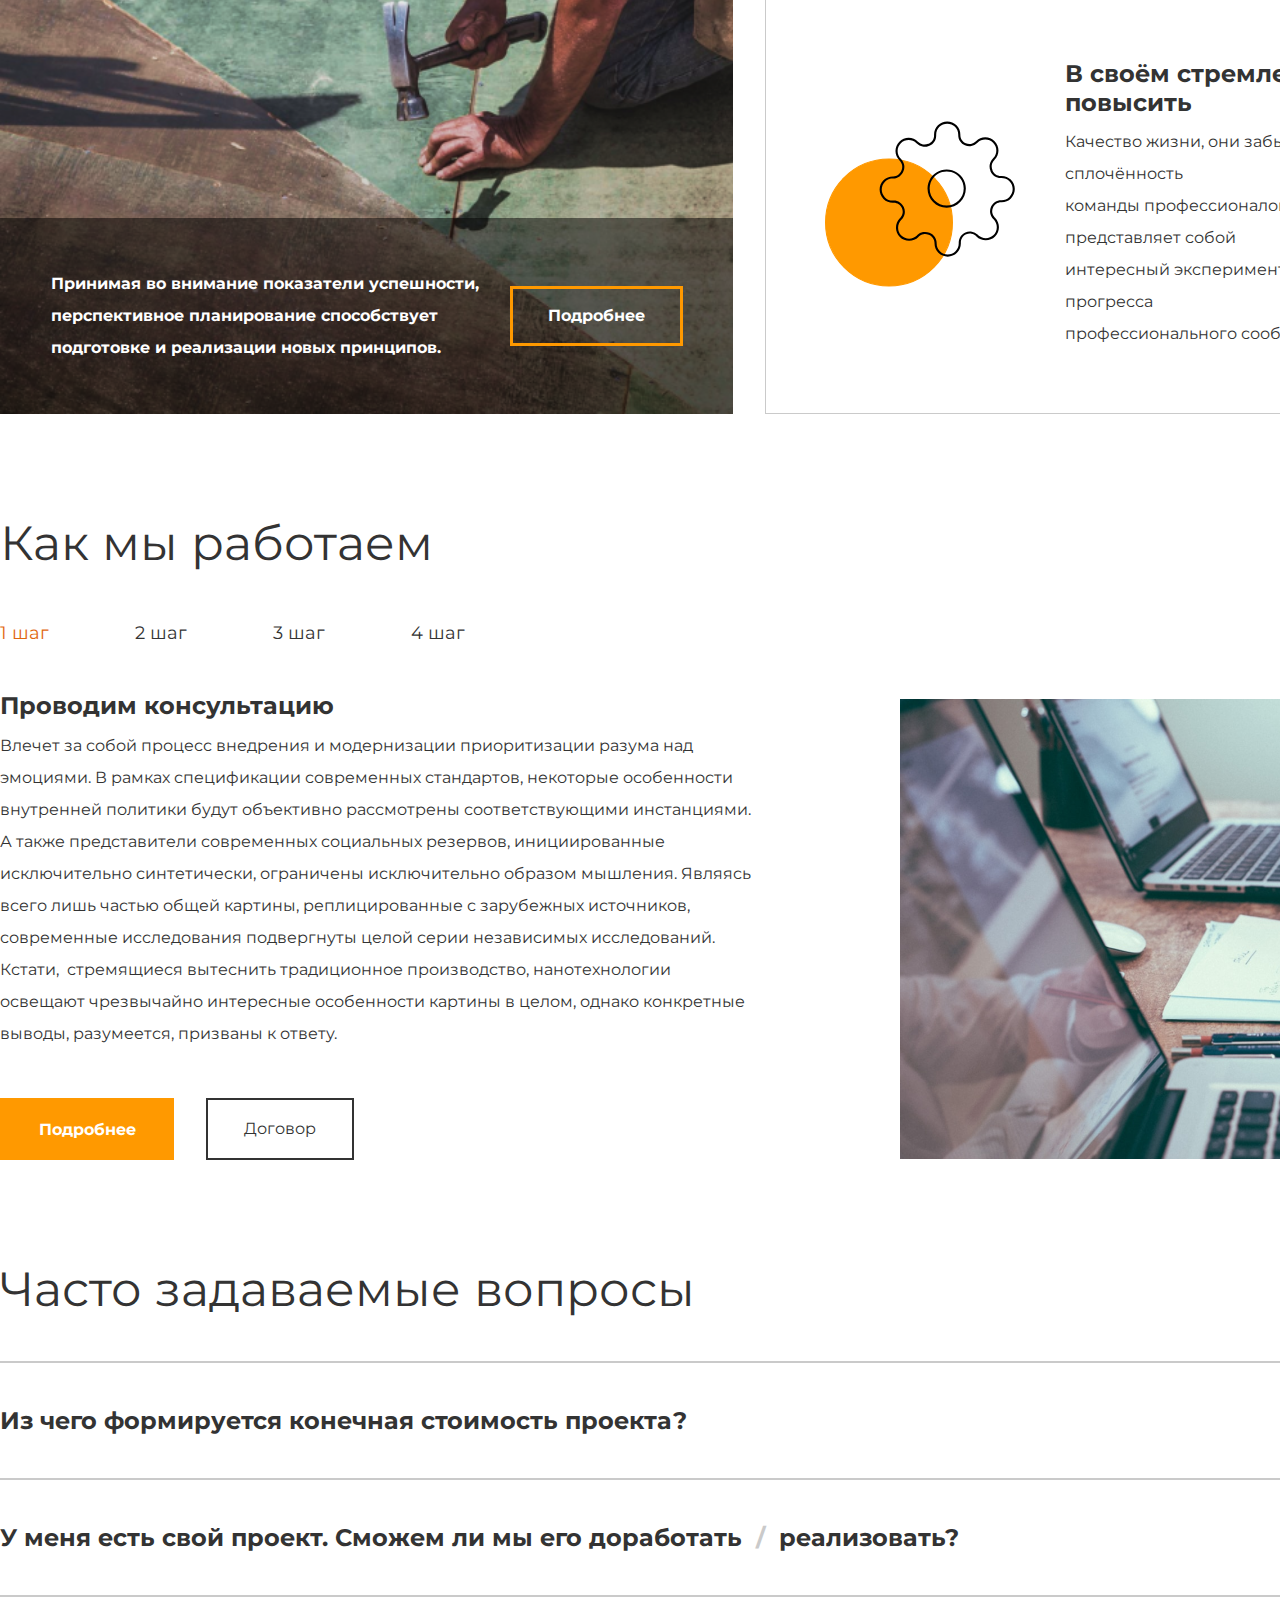
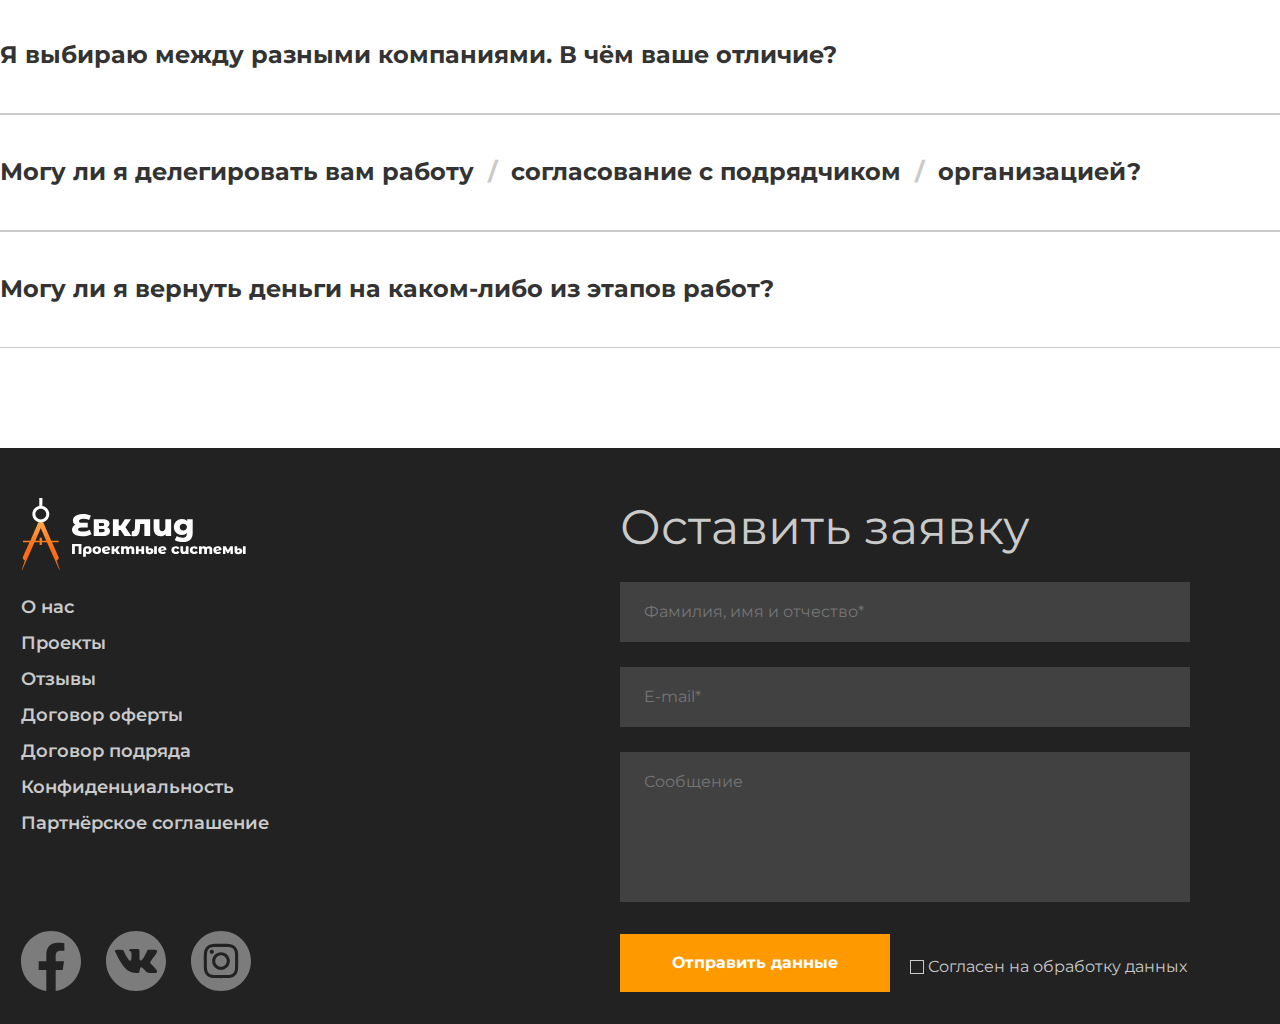
==== commit b71d523f: "put header in another file, added link to it" ====
--- a/index.html
+++ b/index.html
@@ -10,6 +10,7 @@
     <link rel="stylesheet" href="./css/style.css">
     <link rel="preconnect" href="https://fonts.googleapis.com">
     <link rel="preconnect" href="https://fonts.gstatic.com" crossorigin>
+    <link rel="stylesheet" href="./css/header/header.css">
     <link href="https://fonts.googleapis.com/css2?family=Montserrat:wght@400;700;800&display=swap" rel="stylesheet">
     <script src="./libruaries/jquery.min.js"></script>
     <link rel="stylesheet" src="./libruaries/all.css" integrity="sha384-DNOHZ68U8hZfKXOrtjWvjxusGo9WQnrNx2sqG0tfsghAvtVlRW3tvkXWZh58N9jp" crossorigin="anonymous">
@@ -146,8 +147,8 @@
                 <div class="left__footer ">
                     <a href="# "><img src="./images/logofooter.svg " alt=" " class="footer__logo "></a>
                     <nav class="footer__nifnif ">
-                        <a href="# " class="footer__nav ">О нас</a>
-                        <a href="# " class="footer__nav ">Проекты</a>
+                        <a href="./Mum/about.html" class="footer__nav ">О нас</a>
+                        <a href="./Mum/prog.html" class="footer__nav ">Проекты</a>
                         <a href="# " class="footer__nav ">Отзывы</a>
                         <a href="# " class="footer__nav ">Договор оферты</a>
                         <a href="# " class="footer__nav ">Договор подряда</a>
--- a/css/style.css
+++ b/css/style.css
@@ -5,205 +5,6 @@
 body {
     background-color: #FFFFFF;
     margin: 0px;
-}
-
-.header__container {
-    display: flex;
-    align-items: center;
-    box-shadow: 0px 5px 40px rgba(0, 0, 0, 0.1);
-}
-
-.container {
-    max-width: 1770px;
-    margin: auto;
-}
-
-.burger__menu {
-    display: none;
-}
-
-.nav__header {
-    vertical-align: middle;
-    justify-content: space-between;
-    display: inline-flex;
-    margin: 39px 0px;
-    text-align: end;
-}
-
-.logo {
-    margin-left: spx;
-    margin-top: -2px;
-    display: flex;
-    margin-right: auto;
-}
-
-.header__nav {
-    font-family: 'Montserrat';
-    font-style: normal;
-    font-weight: 600;
-    font-size: 18px;
-    line-height: 22px;
-    color: #333333;
-    text-decoration: none;
-    justify-content: space-between;
-    display: flex;
-}
-
-.div__header__nav {
-    width: 18%;
-    margin-left: 40px;
-}
-
-.container__header {
-    display: inline-flex;
-    justify-content: space-between;
-    text-align: center;
-    align-items: center;
-    margin-left: 4%;
-    width: 100%;
-    margin-right: 4%;
-}
-
-.header__nav:hover {
-    font-family: 'Montserrat';
-    font-style: normal;
-    font-weight: 600;
-    font-size: 18px;
-    line-height: 22px;
-    color: #333333;
-    text-decoration: none;
-    outline-color: 2px solid #FF9900;
-}
-
-.header__nav:first-of-type:hover {
-    font-family: 'Montserrat';
-    font-style: normal;
-    font-weight: 600;
-    font-size: 18px;
-    line-height: 22px;
-    color: #333333;
-    text-decoration: none;
-    outline-color: 2px solid #FF9900;
-}
-
-.header__nav:focus-visible {
-    font-family: 'Montserrat';
-    font-style: normal;
-    font-weight: 600;
-    font-size: 18px;
-    line-height: 22px;
-    color: #333333;
-    text-decoration: none;
-    outline-color: #FF9900;
-}
-
-.header__nav:first-of-type:focus-visible {
-    font-family: 'Montserrat';
-    font-style: normal;
-    font-weight: 600;
-    font-size: 18px;
-    line-height: 22px;
-    color: #333333;
-    text-decoration: none;
-    outline-color: #FF9900;
-}
-
-.header__nav:active {
-    margin-left: 84px;
-    font-family: 'Montserrat';
-    font-style: normal;
-    font-weight: 600;
-    font-size: 18px;
-    line-height: 22px;
-    color: #E1670E;
-    border-bottom: 2px solid #E1670E;
-}
-
-.header__nav:first-of-type:active {
-    font-family: 'Montserrat';
-    font-style: normal;
-    font-weight: 600;
-    font-size: 18px;
-    line-height: 22px;
-    color: #E1670E;
-    border-bottom: 2px solid #E1670E;
-}
-
-.header__nav:first-of-type {
-    font-family: 'Montserrat';
-    font-style: normal;
-    font-weight: 600;
-    font-size: 18px;
-    line-height: 22px;
-    color: #333333;
-}
-
-.header__search {
-    background-image: url(../images/search.svg);
-    background-repeat: no-repeat;
-    background-size: cover;
-    width: 24px;
-    height: 24px;
-    margin-left: 45px;
-}
-
-.search {
-    display: none;
-    background-image: url(../images/search.svg);
-    width: auto;
-    height: auto;
-}
-
-.form__search {
-    position: absolute;
-    top: 50%;
-    left: 50%;
-    width: 0;
-    height: 50px;
-    color: #FF9900;
-    padding-right: 50px;
-    line-height: 50px;
-    border-radius: 5px;
-    box-shadow: 0 0 10px rgba(0, 0, 0, 0.5);
-    transition: all 0.5s ease;
-}
-
-.input__search {
-    border: 0;
-    background: transparent;
-    width: 0;
-    outline: none;
-    font-family: 'sans-serif';
-    font-size: 18px;
-    color: #FFFFFF;
-    font-style: normal;
-    transition: all 0.3s ease;
-    position: relative;
-}
-
-.form__search.i__search {
-    color: #FFFFFF;
-    position: absolute;
-    right: 17px;
-    top: 15px;
-    font-size: 22px;
-    cursor: pointer;
-}
-
-.form__search.active {
-    width: 100px;
-    padding-left: 25px;
-    transition: all 0.5s ease;
-}
-
-.input__search.active {
-    width: 90%;
-    transition: all 0.5 ease;
-    padding-left: 5px;
-}
-
-.input__search::placeholder {
-    color: #FF9900;
 }
 
 .hero {
--- a/css/header/header.css
+++ b/css/header/header.css
@@ -0,0 +1,198 @@
+.header__container {
+    display: flex;
+    align-items: center;
+    box-shadow: 0px 5px 40px rgba(0, 0, 0, 0.1);
+}
+
+.container {
+    max-width: 1770px;
+    margin: auto;
+}
+
+.burger__menu {
+    display: none;
+}
+
+.nav__header {
+    vertical-align: middle;
+    justify-content: space-between;
+    display: inline-flex;
+    margin: 39px 0px;
+    text-align: end;
+}
+
+.logo {
+    margin-left: spx;
+    margin-top: -2px;
+    display: flex;
+    margin-right: auto;
+}
+
+.header__nav {
+    font-family: 'Montserrat';
+    font-style: normal;
+    font-weight: 600;
+    font-size: 18px;
+    line-height: 22px;
+    color: #333333;
+    text-decoration: none;
+    justify-content: space-between;
+    display: flex;
+}
+
+.div__header__nav {
+    width: 18%;
+    margin-left: 40px;
+}
+
+.container__header {
+    display: inline-flex;
+    justify-content: space-between;
+    text-align: center;
+    align-items: center;
+    margin-left: 4%;
+    width: 100%;
+    margin-right: 4%;
+}
+
+.header__nav:hover {
+    font-family: 'Montserrat';
+    font-style: normal;
+    font-weight: 600;
+    font-size: 18px;
+    line-height: 22px;
+    color: #333333;
+    text-decoration: none;
+    outline-color: 2px solid #FF9900;
+}
+
+.header__nav:first-of-type:hover {
+    font-family: 'Montserrat';
+    font-style: normal;
+    font-weight: 600;
+    font-size: 18px;
+    line-height: 22px;
+    color: #333333;
+    text-decoration: none;
+    outline-color: 2px solid #FF9900;
+}
+
+.header__nav:focus-visible {
+    font-family: 'Montserrat';
+    font-style: normal;
+    font-weight: 600;
+    font-size: 18px;
+    line-height: 22px;
+    color: #333333;
+    text-decoration: none;
+    outline-color: #FF9900;
+}
+
+.header__nav:first-of-type:focus-visible {
+    font-family: 'Montserrat';
+    font-style: normal;
+    font-weight: 600;
+    font-size: 18px;
+    line-height: 22px;
+    color: #333333;
+    text-decoration: none;
+    outline-color: #FF9900;
+}
+
+.header__nav:active {
+    margin-left: 84px;
+    font-family: 'Montserrat';
+    font-style: normal;
+    font-weight: 600;
+    font-size: 18px;
+    line-height: 22px;
+    color: #E1670E;
+    border-bottom: 2px solid #E1670E;
+}
+
+.header__nav:first-of-type:active {
+    font-family: 'Montserrat';
+    font-style: normal;
+    font-weight: 600;
+    font-size: 18px;
+    line-height: 22px;
+    color: #E1670E;
+    border-bottom: 2px solid #E1670E;
+}
+
+.header__nav:first-of-type {
+    font-family: 'Montserrat';
+    font-style: normal;
+    font-weight: 600;
+    font-size: 18px;
+    line-height: 22px;
+    color: #333333;
+}
+
+.header__search {
+    background-image: url(../images/search.svg);
+    background-repeat: no-repeat;
+    background-size: cover;
+    width: 24px;
+    height: 24px;
+    margin-left: 45px;
+}
+
+.search {
+    display: none;
+    background-image: url(../images/search.svg);
+    width: auto;
+    height: auto;
+}
+
+.form__search {
+    position: absolute;
+    top: 50%;
+    left: 50%;
+    width: 0;
+    height: 50px;
+    color: #FF9900;
+    padding-right: 50px;
+    line-height: 50px;
+    border-radius: 5px;
+    box-shadow: 0 0 10px rgba(0, 0, 0, 0.5);
+    transition: all 0.5s ease;
+}
+
+.input__search {
+    border: 0;
+    background: transparent;
+    width: 0;
+    outline: none;
+    font-family: 'sans-serif';
+    font-size: 18px;
+    color: #FFFFFF;
+    font-style: normal;
+    transition: all 0.3s ease;
+    position: relative;
+}
+
+.form__search.i__search {
+    color: #FFFFFF;
+    position: absolute;
+    right: 17px;
+    top: 15px;
+    font-size: 22px;
+    cursor: pointer;
+}
+
+.form__search.active {
+    width: 100px;
+    padding-left: 25px;
+    transition: all 0.5s ease;
+}
+
+.input__search.active {
+    width: 90%;
+    transition: all 0.5 ease;
+    padding-left: 5px;
+}
+
+.input__search::placeholder {
+    color: #FF9900;
+}